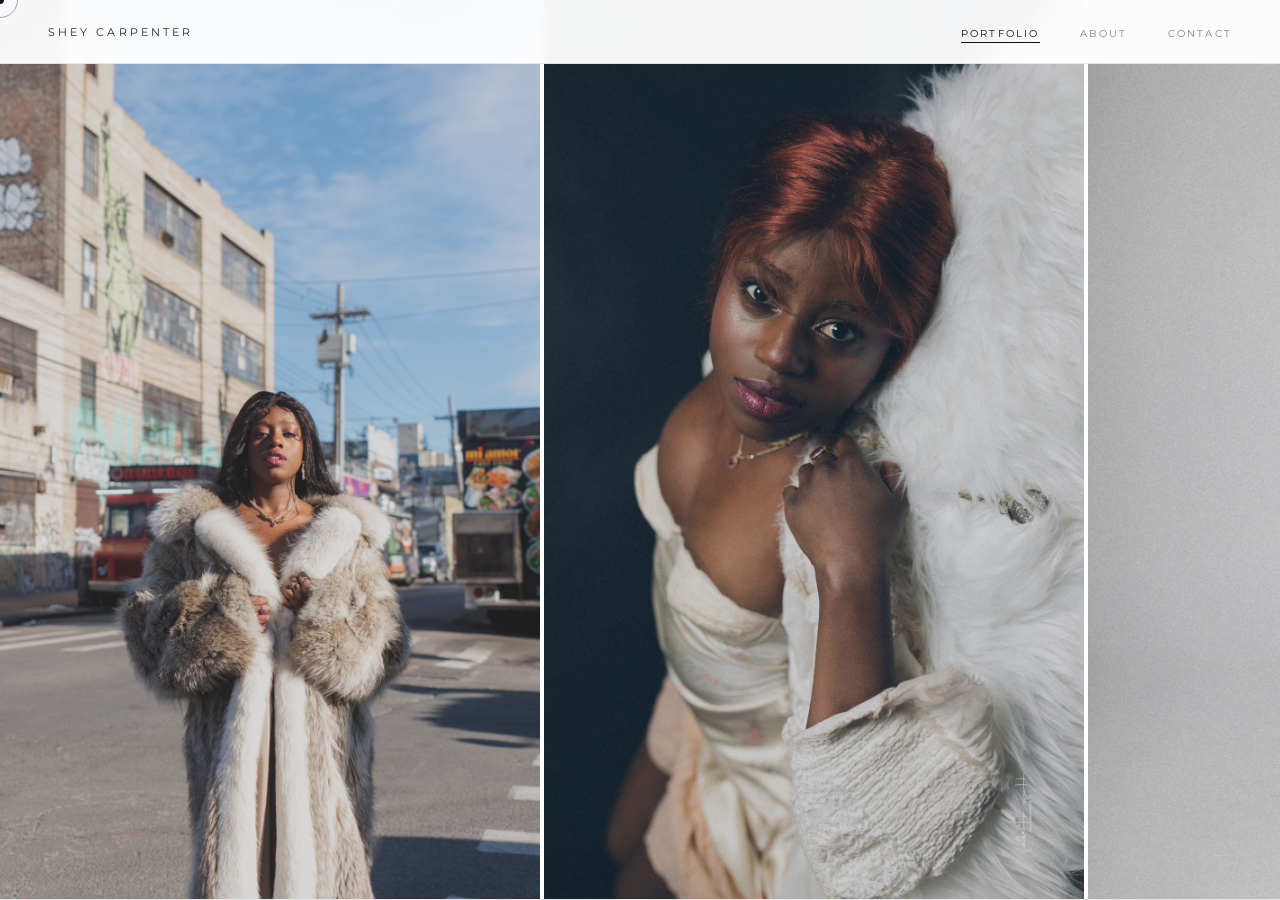
==== index.html @ 122733c5 "Initial deploy" ====
<!DOCTYPE html>
<html lang="en">
<head>
  <meta charset="UTF-8">
  <meta name="viewport" content="width=device-width, initial-scale=1.0">
  <title>Shey Carpenter — Model</title>
  <link rel="stylesheet" href="css/styles.css">
  <link rel="preload" as="image" href="images/web/1.JPG">
  <link rel="preload" as="image" href="images/web/2.JPG">
  <link rel="preload" as="image" href="images/web/3.JPG">
</head>
<body>

  <!-- Custom Cursor -->
  <div class="cursor" id="cursor"></div>
  <div class="cursor-ring" id="cursorRing"></div>

  <!-- Navigation -->
  <nav class="nav scrolled" id="nav">
    <a href="index.html" class="nav-logo">SHEY CARPENTER</a>
    <ul class="nav-links">
      <li><a href="index.html" class="active">PORTFOLIO</a></li>
      <li><a href="about.html">ABOUT</a></li>
      <li><a href="contact.html">CONTACT</a></li>
    </ul>
  </nav>

  <div class="page-wrapper">

    <!-- ── Horizontal Gallery ─────────────────────────────────── -->
    <section class="gallery-section gallery-fullscreen">

      <div class="gallery-track" id="galleryTrack">

        <div class="gallery-item"><img src="images/web/1.JPG" alt="Shey Carpenter" draggable="false" loading="eager"></div>
        <div class="gallery-item"><img src="images/web/2.JPG" alt="Shey Carpenter" draggable="false" loading="eager"></div>
        <div class="gallery-item"><img src="images/web/3.JPG" alt="Shey Carpenter" draggable="false" loading="eager"></div>
        <div class="gallery-item"><img src="images/web/4.JPG" alt="Shey Carpenter" draggable="false" loading="lazy"></div>
        <div class="gallery-item"><img src="images/web/5.JPG" alt="Shey Carpenter" draggable="false" loading="lazy"></div>
        <div class="gallery-item"><img src="images/web/6.JPG" alt="Shey Carpenter" draggable="false" loading="lazy"></div>
        <div class="gallery-item"><img src="images/web/7.JPG" alt="Shey Carpenter" draggable="false" loading="lazy"></div>
        <div class="gallery-item"><img src="images/web/8.JPG" alt="Shey Carpenter" draggable="false" loading="lazy"></div>
        <div class="gallery-item"><img src="images/web/9.JPG" alt="Shey Carpenter" draggable="false" loading="lazy"></div>
        <div class="gallery-item"><img src="images/web/10.JPG" alt="Shey Carpenter" draggable="false" loading="lazy"></div>
        <div class="gallery-item"><img src="images/web/11.JPG" alt="Shey Carpenter" draggable="false" loading="lazy"></div>
        <div class="gallery-item"><img src="images/web/12.JPG" alt="Shey Carpenter" draggable="false" loading="lazy"></div>
        <div class="gallery-item"><img src="images/web/13.JPG" alt="Shey Carpenter" draggable="false" loading="lazy"></div>
        <div class="gallery-item"><img src="images/web/14.JPG" alt="Shey Carpenter" draggable="false" loading="lazy"></div>
        <div class="gallery-item"><img src="images/web/15.JPG" alt="Shey Carpenter" draggable="false" loading="lazy"></div>
        <div class="gallery-item"><img src="images/web/16.JPG" alt="Shey Carpenter" draggable="false" loading="lazy"></div>
        <div class="gallery-item"><img src="images/web/17.JPG" alt="Shey Carpenter" draggable="false" loading="lazy"></div>
        <div class="gallery-item"><img src="images/web/18.JPG" alt="Shey Carpenter" draggable="false" loading="lazy"></div>
        <div class="gallery-item"><img src="images/web/19.JPG" alt="Shey Carpenter" draggable="false" loading="lazy"></div>
        <div class="gallery-item"><img src="images/web/20.JPG" alt="Shey Carpenter" draggable="false" loading="lazy"></div>
        <div class="gallery-item"><img src="images/web/21.JPG" alt="Shey Carpenter" draggable="false" loading="lazy"></div>
        <div class="gallery-item"><img src="images/web/22.JPG" alt="Shey Carpenter" draggable="false" loading="lazy"></div>
        <div class="gallery-item"><img src="images/web/23.JPG" alt="Shey Carpenter" draggable="false" loading="lazy"></div>
        <div class="gallery-item"><img src="images/web/24.JPG" alt="Shey Carpenter" draggable="false" loading="lazy"></div>
        <div class="gallery-item"><img src="images/web/25.JPG" alt="Shey Carpenter" draggable="false" loading="lazy"></div>
        <div class="gallery-item"><img src="images/web/26.JPG" alt="Shey Carpenter" draggable="false" loading="lazy"></div>
        <div class="gallery-item"><img src="images/web/27.JPG" alt="Shey Carpenter" draggable="false" loading="lazy"></div>
        <div class="gallery-item"><img src="images/web/28.JPG" alt="Shey Carpenter" draggable="false" loading="lazy"></div>
        <div class="gallery-item"><img src="images/web/29.JPG" alt="Shey Carpenter" draggable="false" loading="lazy"></div>
        <div class="gallery-item"><img src="images/web/30.jpeg" alt="Shey Carpenter" draggable="false" loading="lazy"></div>
        <div class="gallery-item"><img src="images/web/31.jpeg" alt="Shey Carpenter" draggable="false" loading="lazy"></div>
        <div class="gallery-item"><img src="images/web/34.jpeg" alt="Shey Carpenter" draggable="false" loading="lazy"></div>
        <div class="gallery-item"><img src="images/web/35.jpeg" alt="Shey Carpenter" draggable="false" loading="lazy"></div>

      </div>

      <!-- Scroll Progress Bar -->
      <div class="gallery-progress">
        <div class="gallery-progress-bar" id="galleryProgressBar"></div>
      </div>

    </section>

  </div><!-- /.page-wrapper -->

  <!-- Lightbox -->
  <div class="lightbox" id="lightbox">
    <button class="lightbox-close" id="lightboxClose">&#215;</button>
    <button class="lightbox-prev" id="lightboxPrev">&#8592;</button>
    <button class="lightbox-next" id="lightboxNext">&#8594;</button>
    <img class="lightbox-img" id="lightboxImg" src="" alt="Shey Carpenter">
  </div>

  <script src="js/main.js"></script>
</body>
</html>
---- css/styles.css ----
/* ============================================================
   SHEY CARPENTER — MODELING PORTFOLIO
   Inspired by mademoisellekari.com
   Minimalist luxury editorial aesthetic
   ============================================================ */

@import url('https://fonts.googleapis.com/css2?family=Cormorant+Garamond:ital,wght@0,300;0,400;0,500;1,300;1,400&family=Montserrat:wght@200;300;400;500&display=swap');

/* ── Reset & Base ─────────────────────────────────────────── */
*, *::before, *::after {
  box-sizing: border-box;
  margin: 0;
  padding: 0;
  cursor: none !important;
}

:root {
  --black:   #111111;
  --offblack: #222222;
  --cream:   #111111;
  --taupe:   #888888;
  --gold:    #555555;
  --white:   #ffffff;

  --font-serif: 'Cormorant Garamond', Georgia, serif;
  --font-sans:  'Montserrat', Helvetica, sans-serif;

  --nav-height: 64px;
  --transition: 0.45s cubic-bezier(0.25, 0.46, 0.45, 0.94);
}

html {
  font-size: 16px;
  scroll-behavior: smooth;
}

body {
  background-color: var(--white);
  color: var(--black);
  font-family: var(--font-sans);
  font-weight: 300;
  letter-spacing: 0.08em;
  overflow-x: hidden;
  cursor: none;
}

img {
  display: block;
  width: 100%;
  height: 100%;
  object-fit: cover;
}

a {
  color: inherit;
  text-decoration: none;
}

/* ── Custom Cursor ────────────────────────────────────────── */
.cursor {
  position: fixed;
  top: -4px;
  left: -4px;
  width: 8px;
  height: 8px;
  background: var(--black);
  border-radius: 50%;
  pointer-events: none;
  z-index: 9999;
  will-change: transform;
  transition: width 0.3s ease, height 0.3s ease, background 0.3s ease;
}

.cursor-ring {
  position: fixed;
  top: -18px;
  left: -18px;
  width: 36px;
  height: 36px;
  border: 1px solid rgba(17, 17, 17, 0.35);
  border-radius: 50%;
  pointer-events: none;
  z-index: 9998;
  will-change: transform;
  transition: width 0.3s ease, height 0.3s ease, opacity 0.3s ease;
}

.cursor.is-hovering {
  width: 4px;
  height: 4px;
}

.cursor-ring.is-hovering {
  width: 56px;
  height: 56px;
  opacity: 0.4;
}

.cursor.is-dragging {
  width: 60px;
  height: 60px;
  background: transparent;
  border: 1px solid var(--cream);
}

/* ── Navigation ───────────────────────────────────────────── */
.nav {
  position: fixed;
  top: 0;
  left: 0;
  right: 0;
  z-index: 100;
  display: flex;
  align-items: center;
  justify-content: space-between;
  padding: 0 48px;
  height: var(--nav-height);
  background: transparent;
  transition: background var(--transition);
}

.nav.scrolled {
  background: rgba(255, 255, 255, 0.95);
  backdrop-filter: blur(8px);
  -webkit-backdrop-filter: blur(8px);
  border-bottom: 1px solid rgba(17, 17, 17, 0.08);
}

.nav-logo {
  font-family: var(--font-sans);
  font-size: 11px;
  font-weight: 400;
  letter-spacing: 0.28em;
  color: var(--black);
  opacity: 0.9;
  transition: opacity var(--transition);
}

.nav-logo:hover { opacity: 1; }

.nav-links {
  display: flex;
  gap: 40px;
  list-style: none;
}

.nav-links a {
  font-size: 10px;
  font-weight: 400;
  letter-spacing: 0.22em;
  color: var(--black);
  opacity: 0.5;
  transition: opacity var(--transition);
  position: relative;
}

.nav-links a::after {
  content: '';
  position: absolute;
  bottom: -3px;
  left: 0;
  width: 0;
  height: 1px;
  background: var(--black);
  transition: width var(--transition);
}

.nav-links a:hover,
.nav-links a.active {
  opacity: 1;
}

.nav-links a:hover::after,
.nav-links a.active::after {
  width: 100%;
}

/* ── Page Fade In ─────────────────────────────────────────── */
.page-wrapper {
  opacity: 0;
  animation: fadeIn 0.9s ease forwards 0.1s;
}

@keyframes fadeIn {
  to { opacity: 1; }
}

/* ── LANDING PAGE ─────────────────────────────────────────── */

/* Hero */
.hero {
  position: relative;
  width: 100vw;
  height: 100vh;
  overflow: hidden;
}

.hero-image {
  position: absolute;
  inset: 0;
}

.hero-image img {
  filter: brightness(0.7);
  transition: transform 8s ease;
}

.hero:hover .hero-image img {
  transform: scale(1.03);
}

.hero-overlay {
  position: absolute;
  inset: 0;
  background: linear-gradient(
    to bottom,
    rgba(11,8,4,0.1) 0%,
    rgba(11,8,4,0) 40%,
    rgba(11,8,4,0.55) 100%
  );
}

.hero-text {
  position: absolute;
  bottom: 72px;
  left: 64px;
}

.hero-name {
  font-family: var(--font-serif);
  font-size: clamp(56px, 8vw, 110px);
  font-weight: 300;
  line-height: 0.92;
  letter-spacing: -0.01em;
  color: var(--white);
  text-shadow: 0 2px 40px rgba(0,0,0,0.3);
}

.hero-subtitle {
  margin-top: 18px;
  font-size: 10px;
  font-weight: 400;
  letter-spacing: 0.32em;
  color: var(--gold);
  opacity: 0.85;
}

.hero-scroll-cue {
  position: absolute;
  bottom: 80px;
  right: 64px;
  display: flex;
  flex-direction: column;
  align-items: center;
  gap: 12px;
  opacity: 0.5;
  animation: float 3s ease-in-out infinite;
}

.hero-scroll-cue span {
  font-size: 9px;
  letter-spacing: 0.3em;
  writing-mode: vertical-rl;
}

.hero-scroll-cue .scroll-line {
  width: 1px;
  height: 48px;
  background: var(--cream);
  animation: lineGrow 2s ease infinite;
}

@keyframes float {
  0%, 100% { transform: translateY(0); }
  50% { transform: translateY(6px); }
}

@keyframes lineGrow {
  0% { transform: scaleY(0); transform-origin: top; }
  50% { transform: scaleY(1); transform-origin: top; }
  51% { transform: scaleY(1); transform-origin: bottom; }
  100% { transform: scaleY(0); transform-origin: bottom; }
}

/* Gallery Section */
.gallery-section {
  padding: 100px 0 80px;
  background: var(--white);
  overflow: hidden;
}

/* Fullscreen gallery — landing page only */
.gallery-fullscreen {
  padding: 0;
  height: 100vh;
  display: flex;
  flex-direction: column;
}

.gallery-fullscreen .gallery-track {
  flex: 1;
  padding: 0;
  gap: 4px;
}

.gallery-fullscreen .gallery-item {
  width: calc(100vh * 0.6);
  height: 100%;
}

.gallery-fullscreen .gallery-progress {
  margin: 0;
  flex-shrink: 0;
}

.gallery-header {
  display: flex;
  align-items: baseline;
  justify-content: space-between;
  padding: 0 64px;
  margin-bottom: 40px;
}

.gallery-label {
  font-size: 9px;
  font-weight: 400;
  letter-spacing: 0.3em;
  color: var(--taupe);
}

.gallery-drag-hint {
  font-size: 9px;
  letter-spacing: 0.2em;
  color: var(--taupe);
  opacity: 0.5;
  display: flex;
  align-items: center;
  gap: 10px;
}

.gallery-drag-hint .arrow {
  display: inline-block;
  animation: nudge 2.5s ease-in-out infinite;
}

@keyframes nudge {
  0%, 100% { transform: translateX(0); }
  50% { transform: translateX(6px); }
}

/* Horizontal Track */
.gallery-track {
  display: flex;
  gap: 16px;
  padding: 0 64px;
  overflow-x: auto;
  cursor: grab;
  -webkit-overflow-scrolling: touch;
  scroll-snap-type: x mandatory;
  scrollbar-width: none;
  -ms-overflow-style: none;
  user-select: none;
}

.gallery-track::-webkit-scrollbar {
  display: none;
}

.gallery-track.is-dragging {
  cursor: grabbing;
  scroll-snap-type: none;
}

.gallery-item {
  flex: 0 0 auto;
  width: 320px;
  height: 480px;
  position: relative;
  scroll-snap-align: start;
  overflow: hidden;
  background: var(--offblack);
}

.gallery-item img {
  width: 100%;
  height: 100%;
  object-fit: cover;
  transition: transform 0.7s cubic-bezier(0.25, 0.46, 0.45, 0.94), filter 0.5s ease;
  filter: brightness(0.85);
}

.gallery-item:hover img {
  transform: scale(1.05);
  filter: brightness(1);
}

.gallery-item-num {
  position: absolute;
  bottom: 16px;
  right: 20px;
  font-family: var(--font-serif);
  font-size: 11px;
  font-weight: 300;
  letter-spacing: 0.15em;
  color: rgba(242, 237, 232, 0.4);
  transition: color 0.3s ease;
}

.gallery-item:hover .gallery-item-num {
  color: rgba(242, 237, 232, 0.75);
}

/* Scrollbar Progress Line */
.gallery-progress {
  margin: 36px 64px 0;
  height: 1px;
  background: rgba(17, 17, 17, 0.1);
  position: relative;
}

.gallery-progress-bar {
  position: absolute;
  top: 0;
  left: 0;
  height: 100%;
  background: var(--black);
  width: 0%;
  transition: width 0.1s linear;
}

/* Landing Footer */
.landing-footer {
  display: flex;
  justify-content: space-between;
  align-items: center;
  padding: 48px 64px;
  border-top: 1px solid rgba(17, 17, 17, 0.1);
  background: var(--white);
}

.footer-copy {
  font-size: 9px;
  letter-spacing: 0.22em;
  color: var(--taupe);
  opacity: 0.7;
}

.footer-social a {
  font-size: 9px;
  letter-spacing: 0.22em;
  color: var(--taupe);
  opacity: 0.7;
  margin-left: 32px;
  transition: opacity var(--transition);
}

.footer-social a:hover { opacity: 1; }

/* ── ABOUT PAGE ───────────────────────────────────────────── */

.about-page {
  min-height: 100vh;
  padding-top: var(--nav-height);
  background: var(--white);
}

.about-hero {
  display: grid;
  grid-template-columns: 1fr 1fr;
  min-height: calc(100vh - var(--nav-height));
}

.about-image-col {
  position: relative;
  overflow: hidden;
  min-height: 600px;
}

.about-image-col img {
  position: absolute;
  inset: 0;
  object-fit: cover;
  filter: brightness(0.88);
  transition: transform 8s ease;
}

.about-image-col:hover img {
  transform: scale(1.04);
}

.about-content-col {
  display: flex;
  flex-direction: column;
  justify-content: center;
  padding: 80px 72px;
}

.about-tag {
  font-size: 9px;
  font-weight: 400;
  letter-spacing: 0.3em;
  color: var(--gold);
  margin-bottom: 36px;
}

.about-name {
  font-family: var(--font-serif);
  font-size: clamp(42px, 5vw, 72px);
  font-weight: 300;
  line-height: 1.0;
  color: var(--black);
  margin-bottom: 40px;
}

.about-name em {
  font-style: italic;
  color: var(--taupe);
}

.about-bio {
  font-size: 14px;
  font-weight: 300;
  line-height: 1.9;
  color: rgba(17, 17, 17, 0.6);
  max-width: 440px;
  margin-bottom: 56px;
}

.about-stats {
  display: grid;
  grid-template-columns: repeat(3, auto);
  gap: 0;
  padding-top: 40px;
  border-top: 1px solid rgba(17, 17, 17, 0.12);
  width: fit-content;
  column-gap: 48px;
}

.stat {
  display: flex;
  flex-direction: column;
  gap: 8px;
}

.stat-value {
  font-family: var(--font-serif);
  font-size: 28px;
  font-weight: 300;
  color: var(--black);
  letter-spacing: 0.02em;
}

.stat-label {
  font-size: 8px;
  font-weight: 400;
  letter-spacing: 0.28em;
  color: var(--taupe);
}

/* About Clients Section */
.about-clients {
  padding: 80px 64px;
  border-top: 1px solid rgba(17, 17, 17, 0.08);
  background: var(--white);
}

.section-heading {
  font-size: 9px;
  font-weight: 400;
  letter-spacing: 0.3em;
  color: var(--taupe);
  margin-bottom: 40px;
}

.clients-list {
  display: flex;
  flex-wrap: wrap;
  gap: 12px 24px;
}

.client-item {
  font-family: var(--font-serif);
  font-size: 22px;
  font-weight: 300;
  font-style: italic;
  color: rgba(17, 17, 17, 0.2);
  transition: color var(--transition);
  cursor: default;
}

.client-item:hover {
  color: rgba(17, 17, 17, 0.7);
}

/* About Second Image Strip */
.about-strip {
  display: grid;
  grid-template-columns: repeat(3, 1fr);
  height: 380px;
  gap: 2px;
}

.about-strip-item {
  overflow: hidden;
}

.about-strip-item img {
  transition: transform 0.8s ease, filter 0.5s ease;
  filter: brightness(0.75);
}

.about-strip-item:hover img {
  transform: scale(1.06);
  filter: brightness(1);
}

/* ── CONTACT PAGE ─────────────────────────────────────────── */

.contact-page {
  min-height: 100vh;
  display: grid;
  grid-template-rows: auto 1fr auto;
  background: var(--white);
}

.contact-hero {
  position: relative;
  height: 45vh;
  overflow: hidden;
}

.contact-hero img {
  width: 100%;
  height: 100%;
  object-fit: cover;
  object-position: 50% 25%;
  filter: brightness(0.45);
}

.contact-hero-text {
  position: absolute;
  inset: 0;
  display: flex;
  flex-direction: column;
  align-items: center;
  justify-content: center;
  padding-top: var(--nav-height);
}

.contact-hero-text h1 {
  font-family: var(--font-serif);
  font-size: clamp(38px, 6vw, 80px);
  font-weight: 300;
  letter-spacing: 0.08em;
  color: var(--white);
}

.contact-hero-text p {
  margin-top: 14px;
  font-size: 9px;
  letter-spacing: 0.3em;
  color: var(--gold);
}

/* Contact Body */
.contact-body {
  display: grid;
  grid-template-columns: 1fr 1fr;
  gap: 0;
}

.contact-info {
  padding: 80px 64px;
  border-right: 1px solid rgba(17, 17, 17, 0.08);
}

.contact-info-tag {
  font-size: 9px;
  letter-spacing: 0.3em;
  color: var(--taupe);
  margin-bottom: 48px;
}

.contact-block {
  margin-bottom: 52px;
}

.contact-block-label {
  font-size: 8px;
  letter-spacing: 0.3em;
  color: var(--gold);
  margin-bottom: 14px;
  opacity: 0.8;
}

.contact-block-value {
  font-family: var(--font-serif);
  font-size: 20px;
  font-weight: 300;
  color: var(--cream);
  line-height: 1.5;
}

.contact-block-value a {
  transition: color var(--transition);
  border-bottom: 1px solid transparent;
  padding-bottom: 2px;
}

.contact-block-value a:hover {
  color: var(--gold);
  border-bottom-color: var(--gold);
}

.contact-block-subtext {
  margin-top: 6px;
  font-size: 11px;
  color: var(--taupe);
  letter-spacing: 0.08em;
}

/* Contact Form */
.contact-form-col {
  padding: 80px 64px;
}

.contact-form-tag {
  font-size: 9px;
  letter-spacing: 0.3em;
  color: var(--taupe);
  margin-bottom: 48px;
}

.form-group {
  margin-bottom: 32px;
  position: relative;
}

.form-label {
  display: block;
  font-size: 8px;
  letter-spacing: 0.28em;
  color: var(--taupe);
  margin-bottom: 12px;
}

.form-input,
.form-textarea {
  width: 100%;
  background: transparent;
  border: none;
  border-bottom: 1px solid rgba(17, 17, 17, 0.2);
  color: var(--black);
  font-family: var(--font-sans);
  font-size: 14px;
  font-weight: 300;
  letter-spacing: 0.05em;
  padding: 8px 0 14px;
  outline: none;
  transition: border-color var(--transition);
  -webkit-appearance: none;
  border-radius: 0;
}

.form-input::placeholder,
.form-textarea::placeholder {
  color: rgba(17, 17, 17, 0.3);
}

.form-input:focus,
.form-textarea:focus {
  border-bottom-color: var(--black);
}

.form-textarea {
  resize: none;
  height: 120px;
}

.form-submit {
  display: inline-flex;
  align-items: center;
  gap: 16px;
  margin-top: 20px;
  background: transparent;
  border: 1px solid rgba(17, 17, 17, 0.3);
  color: var(--black);
  font-family: var(--font-sans);
  font-size: 9px;
  font-weight: 400;
  letter-spacing: 0.28em;
  padding: 18px 40px;
  cursor: none;
  transition: background var(--transition), border-color var(--transition), color var(--transition);
}

.form-submit:hover {
  background: var(--black);
  border-color: var(--black);
  color: var(--white);
}

.form-submit .submit-arrow {
  display: inline-block;
  transition: transform var(--transition);
}

.form-submit:hover .submit-arrow {
  transform: translateX(6px);
}

/* Shared Footer */
.site-footer {
  display: flex;
  justify-content: space-between;
  align-items: center;
  padding: 36px 64px;
  border-top: 1px solid rgba(17, 17, 17, 0.08);
  background: var(--white);
}

.footer-left {
  font-size: 9px;
  letter-spacing: 0.22em;
  color: var(--taupe);
  opacity: 0.45;
}

.footer-right {
  display: flex;
  gap: 32px;
}

.footer-right a {
  font-size: 9px;
  letter-spacing: 0.22em;
  color: var(--taupe);
  opacity: 0.5;
  transition: opacity var(--transition);
}

.footer-right a:hover { opacity: 1; }

/* ── Responsive ───────────────────────────────────────────── */
@media (max-width: 900px) {
  .nav {
    padding: 0 28px;
  }

  .nav-links {
    gap: 24px;
  }

  .hero-text {
    left: 28px;
    bottom: 56px;
  }

  .gallery-track {
    padding: 0 28px;
  }

  .gallery-header {
    padding: 0 28px;
  }

  .gallery-item {
    width: 260px;
    height: 390px;
  }

  .gallery-progress {
    margin: 28px 28px 0;
  }

  .landing-footer {
    padding: 36px 28px;
    flex-direction: column;
    gap: 16px;
    text-align: center;
  }

  .footer-social a { margin-left: 0; margin-right: 20px; }

  .about-hero {
    grid-template-columns: 1fr;
  }

  .about-image-col {
    min-height: 50vh;
  }

  .about-content-col {
    padding: 56px 28px;
  }

  .about-clients {
    padding: 56px 28px;
  }

  .about-strip {
    height: 240px;
  }

  .contact-body {
    grid-template-columns: 1fr;
  }

  .contact-info {
    padding: 56px 28px;
    border-right: none;
    border-bottom: 1px solid rgba(131, 124, 98, 0.12);
  }

  .contact-form-col {
    padding: 56px 28px;
  }

  .site-footer {
    padding: 28px;
    flex-direction: column;
    gap: 14px;
  }
}

@media (max-width: 600px) {
  .about-strip {
    grid-template-columns: repeat(3, 1fr);
    height: 160px;
  }

  .gallery-item {
    width: 220px;
    height: 330px;
  }

  .contact-hero {
    height: 36vh;
  }
}

/* ── Lightbox ─────────────────────────────────────────────── */
.lightbox {
  position: fixed;
  inset: 0;
  background: rgba(0, 0, 0, 0.92);
  display: flex;
  align-items: center;
  justify-content: center;
  z-index: 9000;
  opacity: 0;
  pointer-events: none;
  transition: opacity 0.3s ease;
}

.lightbox.is-open {
  opacity: 1;
  pointer-events: all;
}

.lightbox-img {
  max-width: 90vw;
  max-height: 90vh;
  width: auto;
  height: auto;
  object-fit: contain;
  display: block;
}

.lightbox-close,
.lightbox-prev,
.lightbox-next {
  position: absolute;
  background: none;
  border: none;
  color: #fff;
  cursor: pointer;
  font-size: 28px;
  line-height: 1;
  opacity: 0.6;
  transition: opacity 0.2s ease;
  padding: 12px;
}

.lightbox-close:hover,
.lightbox-prev:hover,
.lightbox-next:hover { opacity: 1; }

.lightbox-close { top: 24px; right: 32px; font-size: 36px; }
.lightbox-prev  { left: 24px;  top: 50%; transform: translateY(-50%); }
.lightbox-next  { right: 24px; top: 50%; transform: translateY(-50%); }
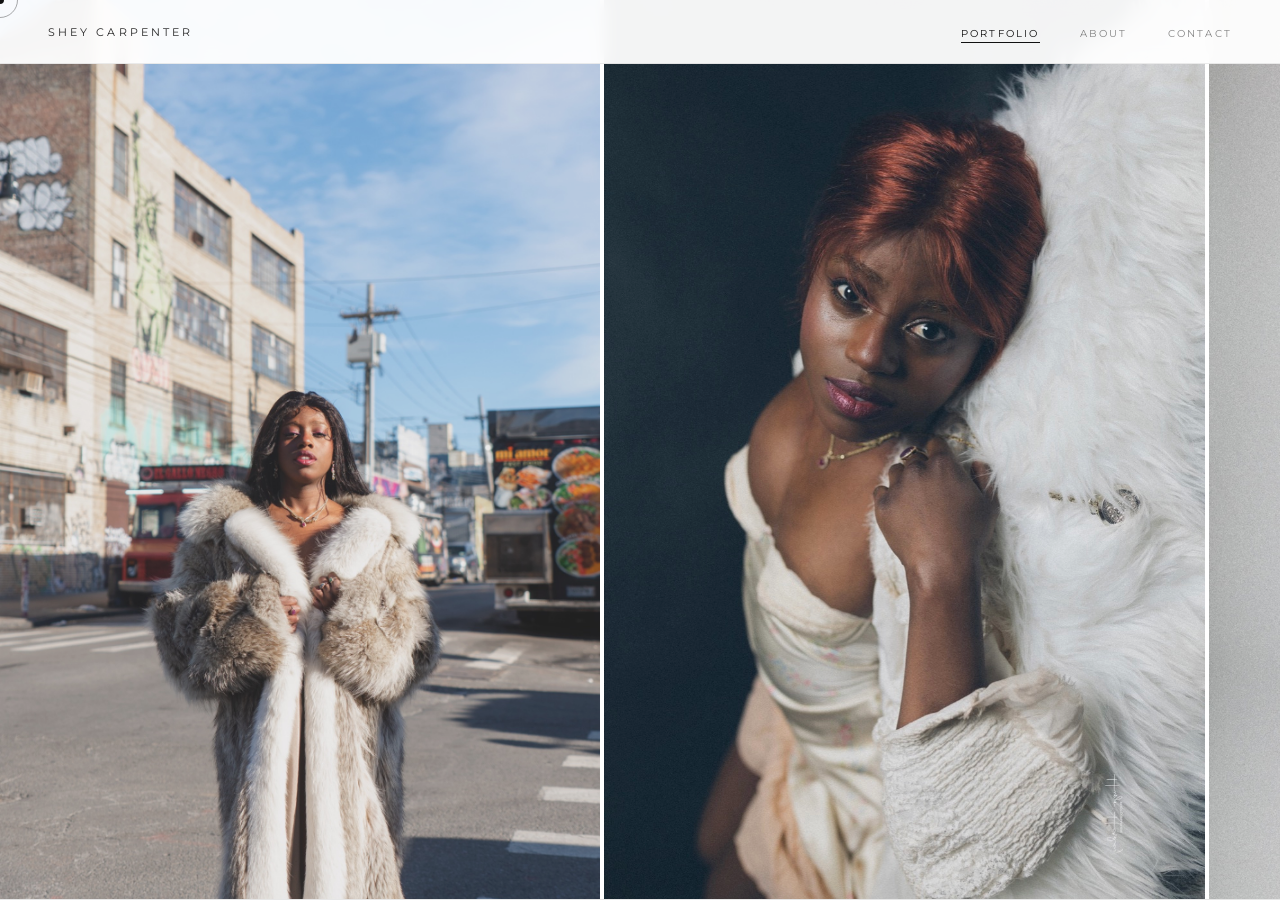
==== commit 9b0c7a83: "Tailor gallery slots to each photo's aspect ratio" ====
--- a/index.html
+++ b/index.html
@@ -5,9 +5,9 @@
   <meta name="viewport" content="width=device-width, initial-scale=1.0">
   <title>Shey Carpenter — Model</title>
   <link rel="stylesheet" href="css/styles.css">
-  <link rel="preload" as="image" href="images/web/1.JPG">
   <link rel="preload" as="image" href="images/web/2.JPG">
   <link rel="preload" as="image" href="images/web/3.JPG">
+  <link rel="preload" as="image" href="images/web/4.JPG">
 </head>
 <body>
 
@@ -35,34 +35,30 @@
         <div class="gallery-item"><img src="images/web/1.JPG" alt="Shey Carpenter" draggable="false" loading="eager"></div>
         <div class="gallery-item"><img src="images/web/2.JPG" alt="Shey Carpenter" draggable="false" loading="eager"></div>
         <div class="gallery-item"><img src="images/web/3.JPG" alt="Shey Carpenter" draggable="false" loading="eager"></div>
-        <div class="gallery-item"><img src="images/web/4.JPG" alt="Shey Carpenter" draggable="false" loading="lazy"></div>
+        <div class="gallery-item"><img src="images/web/4.JPG" alt="Shey Carpenter" draggable="false" loading="eager"></div>
         <div class="gallery-item"><img src="images/web/5.JPG" alt="Shey Carpenter" draggable="false" loading="lazy"></div>
         <div class="gallery-item"><img src="images/web/6.JPG" alt="Shey Carpenter" draggable="false" loading="lazy"></div>
         <div class="gallery-item"><img src="images/web/7.JPG" alt="Shey Carpenter" draggable="false" loading="lazy"></div>
         <div class="gallery-item"><img src="images/web/8.JPG" alt="Shey Carpenter" draggable="false" loading="lazy"></div>
-        <div class="gallery-item"><img src="images/web/9.JPG" alt="Shey Carpenter" draggable="false" loading="lazy"></div>
         <div class="gallery-item"><img src="images/web/10.JPG" alt="Shey Carpenter" draggable="false" loading="lazy"></div>
         <div class="gallery-item"><img src="images/web/11.JPG" alt="Shey Carpenter" draggable="false" loading="lazy"></div>
         <div class="gallery-item"><img src="images/web/12.JPG" alt="Shey Carpenter" draggable="false" loading="lazy"></div>
         <div class="gallery-item"><img src="images/web/13.JPG" alt="Shey Carpenter" draggable="false" loading="lazy"></div>
         <div class="gallery-item"><img src="images/web/14.JPG" alt="Shey Carpenter" draggable="false" loading="lazy"></div>
-        <div class="gallery-item"><img src="images/web/15.JPG" alt="Shey Carpenter" draggable="false" loading="lazy"></div>
-        <div class="gallery-item"><img src="images/web/16.JPG" alt="Shey Carpenter" draggable="false" loading="lazy"></div>
+        <div class="gallery-item landscape"><img src="images/web/15.JPG" alt="Shey Carpenter" draggable="false" loading="lazy"></div>
+        <div class="gallery-item landscape"><img src="images/web/16.JPG" alt="Shey Carpenter" draggable="false" loading="lazy"></div>
         <div class="gallery-item"><img src="images/web/17.JPG" alt="Shey Carpenter" draggable="false" loading="lazy"></div>
         <div class="gallery-item"><img src="images/web/18.JPG" alt="Shey Carpenter" draggable="false" loading="lazy"></div>
         <div class="gallery-item"><img src="images/web/19.JPG" alt="Shey Carpenter" draggable="false" loading="lazy"></div>
         <div class="gallery-item"><img src="images/web/20.JPG" alt="Shey Carpenter" draggable="false" loading="lazy"></div>
         <div class="gallery-item"><img src="images/web/21.JPG" alt="Shey Carpenter" draggable="false" loading="lazy"></div>
-        <div class="gallery-item"><img src="images/web/22.JPG" alt="Shey Carpenter" draggable="false" loading="lazy"></div>
-        <div class="gallery-item"><img src="images/web/23.JPG" alt="Shey Carpenter" draggable="false" loading="lazy"></div>
+        <div class="gallery-item landscape"><img src="images/web/22.JPG" alt="Shey Carpenter" draggable="false" loading="lazy"></div>
         <div class="gallery-item"><img src="images/web/24.JPG" alt="Shey Carpenter" draggable="false" loading="lazy"></div>
-        <div class="gallery-item"><img src="images/web/25.JPG" alt="Shey Carpenter" draggable="false" loading="lazy"></div>
-        <div class="gallery-item"><img src="images/web/26.JPG" alt="Shey Carpenter" draggable="false" loading="lazy"></div>
-        <div class="gallery-item"><img src="images/web/27.JPG" alt="Shey Carpenter" draggable="false" loading="lazy"></div>
+        <div class="gallery-item landscape"><img src="images/web/25.JPG" alt="Shey Carpenter" draggable="false" loading="lazy"></div>
+        <div class="gallery-item landscape"><img src="images/web/27.JPG" alt="Shey Carpenter" draggable="false" loading="lazy"></div>
         <div class="gallery-item"><img src="images/web/28.JPG" alt="Shey Carpenter" draggable="false" loading="lazy"></div>
-        <div class="gallery-item"><img src="images/web/29.JPG" alt="Shey Carpenter" draggable="false" loading="lazy"></div>
         <div class="gallery-item"><img src="images/web/30.jpeg" alt="Shey Carpenter" draggable="false" loading="lazy"></div>
-        <div class="gallery-item"><img src="images/web/31.jpeg" alt="Shey Carpenter" draggable="false" loading="lazy"></div>
+        <div class="gallery-item landscape"><img src="images/web/31.jpeg" alt="Shey Carpenter" draggable="false" loading="lazy"></div>
         <div class="gallery-item"><img src="images/web/34.jpeg" alt="Shey Carpenter" draggable="false" loading="lazy"></div>
         <div class="gallery-item"><img src="images/web/35.jpeg" alt="Shey Carpenter" draggable="false" loading="lazy"></div>
 
--- a/css/styles.css
+++ b/css/styles.css
@@ -68,7 +68,7 @@
   pointer-events: none;
   z-index: 9999;
   will-change: transform;
-  transition: width 0.3s ease, height 0.3s ease, background 0.3s ease;
+  transition: none;
 }
 
 .cursor-ring {
@@ -82,23 +82,19 @@
   pointer-events: none;
   z-index: 9998;
   will-change: transform;
-  transition: width 0.3s ease, height 0.3s ease, opacity 0.3s ease;
+  transition: transform 0.09s linear;
 }
 
 .cursor.is-hovering {
-  width: 4px;
-  height: 4px;
+  opacity: 0.4;
 }
 
 .cursor-ring.is-hovering {
-  width: 56px;
-  height: 56px;
-  opacity: 0.4;
+  opacity: 0.2;
 }
 
 .cursor.is-dragging {
-  width: 60px;
-  height: 60px;
+  opacity: 0;
   background: transparent;
   border: 1px solid var(--cream);
 }
@@ -304,8 +300,12 @@
 }
 
 .gallery-fullscreen .gallery-item {
-  width: calc(100vh * 0.6);
+  width: calc(100vh * 0.667);
   height: 100%;
+}
+
+.gallery-fullscreen .gallery-item.landscape {
+  width: calc(100vh * 1.5);
 }
 
 .gallery-fullscreen .gallery-progress {
@@ -385,12 +385,11 @@
   width: 100%;
   height: 100%;
   object-fit: cover;
-  transition: transform 0.7s cubic-bezier(0.25, 0.46, 0.45, 0.94), filter 0.5s ease;
-  filter: brightness(0.85);
+  transition: filter 0.3s ease;
+  filter: brightness(0.92);
 }
 
 .gallery-item:hover img {
-  transform: scale(1.05);
   filter: brightness(1);
 }
 
